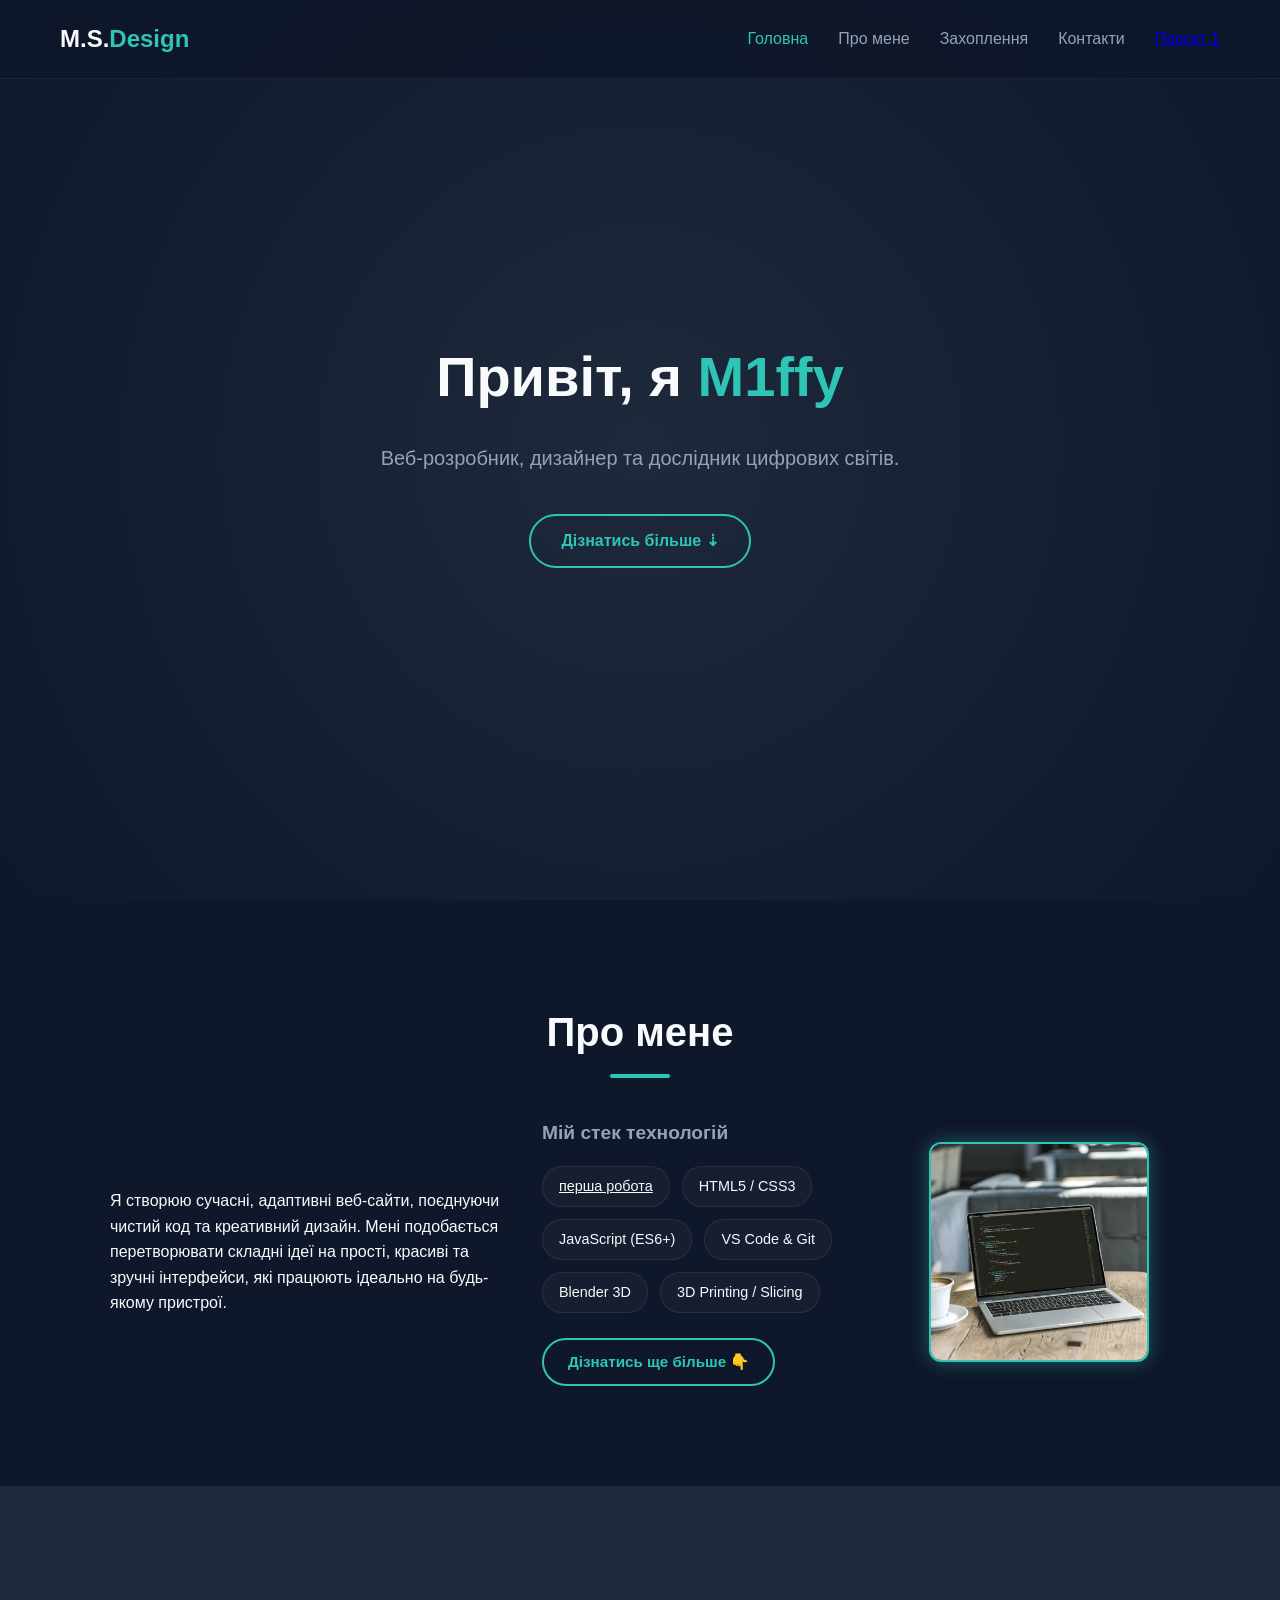
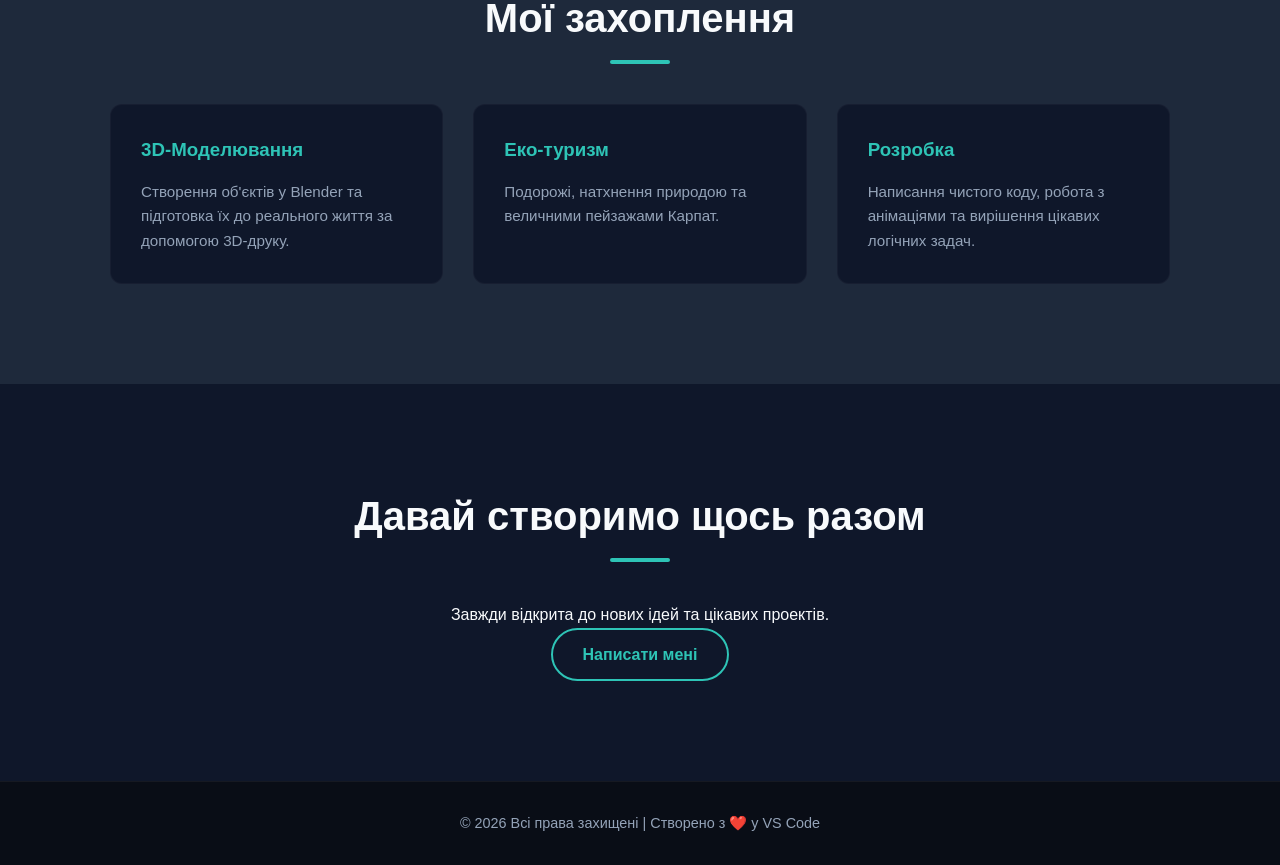
==== index.html @ 69de7365 "переробила 1 практичну" ====
<!DOCTYPE html>
<html lang="uk">

<head>
    <meta charset="UTF-8">
    <meta name="viewport" content="width=device-width, initial-scale=1.0">
    <title>Мій Персональний Сайт</title>
    <link rel="stylesheet" href="styles.css">
</head>

<body>

    <header>
        <nav class="navbar">
            <a href="#" class="logo">M.S.<span>Design</span></a>
            <ul class="nav-menu">
                <li><a href="#home" class="nav-link active">Головна</a></li>
                <li><a href="#about" class="nav-link">Про мене</a></li>
                <li><a href="#hobbies" class="nav-link">Захоплення</a></li>
                <li><a href="#contacts" class="nav-link">Контакти</a></li>
                <li><a href="projekt1/index.html">Проєкт 1</a></li>
            </ul>
            <div class="hamburger">
                <span class="bar"></span>
                <span class="bar"></span>
                <span class="bar"></span>
            </div>
        </nav>
    </header>

    <section id="home" class="hero">
        <div class="hero-content">
            <h1>Привіт, я <span class="highlight">M1ffy</span></h1>
            <p>Веб-розробник, дизайнер та дослідник цифрових світів.</p>
            <a href="#about" class="btn">Дізнатись більше ⇣ </a>
        </div>
    </section>

    <section id="about" class="section-padding">
        <div class="container">
            <h2>Про мене</h2>
            <div class="about-grid">

                <div class="about-box">
                    <p>Я створюю сучасні, адаптивні веб-сайти, поєднуючи чистий код та креативний дизайн. Мені
                        подобається перетворювати складні ідеї на прості, красиві та зручні інтерфейси, які працюють
                        ідеально на будь-якому пристрої.</p>
                </div>

                <div class="skills-wrapper">
                    <div class="skills-box">
                        <h3>Мій стек технологій</h3>

                        <a href="https://github.com/fili12121294-creator/M1ffy/tree/main/projekt1" class="skill-tag"
                            target="_blank">перша робота</a>
                        <div class="skill-tag">HTML5 / CSS3</div>
                        <div class="skill-tag">JavaScript (ES6+)</div>
                        <div class="skill-tag">VS Code & Git</div>
                        <div class="skill-tag">Blender 3D</div>
                        <div class="skill-tag">3D Printing / Slicing</div>
                    </div>
                    <a href="#hobbies" class="btn btn-more">Дізнатись ще більше 👇 </a>
                </div>

                <div class="about-img">

                    <img src="photo1.jpg.jpg" alt="M1ffy">
                </div>

            </div>
        </div>
    </section>

    <section id="hobbies" class="section-padding alternative-bg">
        <div class="container">
            <h2>Мої захоплення</h2>
            <div class="grid">
                <div class="card">
                    <h3>3D-Моделювання</h3>
                    <p>Створення об'єктів у Blender та підготовка їх до реального життя за допомогою 3D-друку.</p>
                </div>
                <div class="card">
                    <h3>Еко-туризм</h3>
                    <p>Подорожі, натхнення природою та величними пейзажами Карпат.</p>
                </div>
                <div class="card">
                    <h3>Розробка</h3>
                    <p>Написання чистого коду, робота з анімаціями та вирішення цікавих логічних задач.</p>
                </div>
            </div>
        </div>
    </section>

    <section id="contacts" class="section-padding">
        <div class="container text-center">
            <h2>Давай створимо щось разом</h2>
            <p>Завжди відкрита до нових ідей та цікавих проектів.</p>
            <a href="mailto:fili12121294@gmail.com" class="btn btn-glow">Написати мені</a>
        </div>
    </section>

    <footer>
        <p>&copy; 2026 Всі права захищені | Створено з ❤️ у VS Code</p>
    </footer>

    <script src="script.js"></script>
</body>

</html>
---- styles.css ----
* {
    margin: 0;
    padding: 0;
    box-sizing: border-box;
    font-family: 'Segoe UI', Tahoma, Geneva, Verdana, sans-serif;
    scroll-behavior: smooth;
}

:root {
    --primary-color: #2ec4b6;
    --bg-dark: #0f172a;       
    --bg-light: #1e293b;     
    --text-main: #f8fafc;     
    --text-muted: #94a3b8;    
    --accent-glow: rgba(46, 196, 182, 0.4);
}

body {
    background-color: var(--bg-dark);
    color: var(--text-main);
    line-height: 1.6;
}

.container {
    max-width: 1100px;
    margin: 0 auto;
    padding: 0 20px;
}

.section-padding {
    padding: 100px 0;
}

.alternative-bg {
    background-color: var(--bg-light);
}

.text-center {
    text-align: center;
}

h2 {
    font-size: 2.5rem;
    margin-bottom: 40px;
    text-align: center;
    position: relative;
}

h2::after {
    content: '';
    display: block;
    width: 60px;
    height: 4px;
    background-color: var(--primary-color);
    margin: 10px auto 0 auto;
    border-radius: 2px;
}

header {
    position: fixed;
    top: 0;
    left: 0;
    width: 100%;
    background-color: rgba(15, 23, 42, 0.9);
    backdrop-filter: blur(10px);
    z-index: 1000;
    border-bottom: 1px solid rgba(255, 255, 255, 0.05);
}

.navbar {
    display: flex;
    justify-content: space-between;
    align-items: center;
    max-width: 1200px;
    margin: 0 auto;
    padding: 20px;
}

.logo {
    font-size: 1.5rem;
    font-weight: 700;
    color: var(--text-main);
    text-decoration: none;
}

.logo span {
    color: var(--primary-color);
}

.nav-menu {
    display: flex;
    list-style: none;
    gap: 30px;
}

.nav-link {
    color: var(--text-muted);
    text-decoration: none;
    font-weight: 500;
    transition: color 0.3s ease;
}

.nav-link:hover, .nav-link.active {
    color: var(--primary-color);
}

.hamburger {
    display: none;
    cursor: pointer;
}

.bar {
    display: block;
    width: 25px;
    height: 3px;
    margin: 5px auto;
    transition: all 0.3s ease-in-out;
    background-color: var(--text-main);
}

.hero {
    height: 100vh;
    display: flex;
    align-items: center;
    justify-content: center;
    text-align: center;
    background: radial-gradient(circle at center, #1e293b 0%, #0f172a 100%);
    padding: 0 20px;
}

.hero-content h1 {
    font-size: 3.5rem;
    margin-bottom: 20px;
}

.highlight {
    color: var(--primary-color);
}

.hero-content p {
    font-size: 1.25rem;
    color: var(--text-muted);
    margin-bottom: 40px;
    max-width: 600px;
    margin-left: auto;
    margin-right: auto;
}

.btn {
    display: inline-block;
    padding: 12px 30px;
    background-color: transparent;
    color: var(--primary-color);
    border: 2px solid var(--primary-color);
    border-radius: 30px;
    text-decoration: none;
    font-weight: 600;
    transition: all 0.3s ease;
}

.btn:hover {
    background-color: var(--primary-color);
    color: var(--bg-dark);
    box-shadow: 0 0 20px var(--accent-glow);
}

.about-grid {
    display: grid;
    grid-template-columns: 1.2fr 1fr 0.8fr; 
    gap: 40px;
    align-items: center;
    max-width: 1100px;
    margin: 0 auto;
}

.skills-wrapper {
    display: flex;
    flex-direction: column;
    gap: 25px;
}

.skills-box {
    display: flex;
    flex-wrap: wrap;
    gap: 12px;
}

.skills-box h3 {
    width: 100%;
    margin-bottom: 5px;
    font-size: 1.2rem;
    color: var(--text-muted);
}

.skill-tag {
    background: rgba(255, 255, 255, 0.03);
    border: 1px solid rgba(255, 255, 255, 0.08);
    padding: 8px 16px;
    border-radius: 20px;
    font-size: 0.9rem;
    font-weight: 500;
    color: var(--text-main);
    transition: all 0.3s ease;
    cursor: default;
}

.skill-tag:hover {
    border-color: var(--primary-color);
    color: var(--primary-color);
    box-shadow: 0 0 15px rgba(46, 196, 182, 0.2);
    transform: translateY(-2px);
}

.btn-more {
    align-self: flex-start;
    padding: 10px 24px;
    font-size: 0.95rem;
}

.about-img {
    display: flex;
    justify-content: center;
}

.about-img img {
    width: 100%;
    max-width: 220px;
    height: 220px;
    object-fit: cover; 
    border-radius: 12px;
    border: 2px solid var(--primary-color);
    box-shadow: 0 0 20px var(--accent-glow); 
    transition: transform 0.3s ease, box-shadow 0.3s ease;
}

.about-img img:hover {
    transform: scale(1.03);
    box-shadow: 0 0 30px rgba(46, 196, 182, 0.6);
}

.grid {
    display: grid;
    grid-template-columns: repeat(auto-fit, minmax(280px, 1fr));
    gap: 30px;
    justify-content: center;
}

.card {
    background-color: var(--bg-dark);
    padding: 30px;
    border-radius: 12px;
    transition: transform 0.3s ease, box-shadow 0.3s ease;
    border: 1px solid rgba(255, 255, 255, 0.03);
}

.card h3 {
    margin-bottom: 15px;
    color: var(--primary-color);
}

.card p {
    color: var(--text-muted);
    font-size: 0.95rem;
}

.card:hover {
    transform: translateY(-5px);
    box-shadow: 0 10px 20px rgba(0, 0, 0, 0.3);
}

footer {
    text-align: center;
    padding: 30px;
    background-color: #090d16;
    color: var(--text-muted);
    font-size: 0.9rem;
    border-top: 1px solid rgba(255, 255, 255, 0.05);
}

@media (max-width: 992px) {
    .about-grid {
        grid-template-columns: 1fr 1fr; 
    }
    .about-img {
        grid-column: span 2;
    }
}

@media (max-width: 768px) {
    .hamburger {
        display: block;
    }

    .hamburger.active .bar:nth-child(2) { opacity: 0; }
    .hamburger.active .bar:nth-child(1) { transform: translateY(8px) rotate(45deg); }
    .hamburger.active .bar:nth-child(3) { transform: translateY(-8px) rotate(-45deg); }

    .nav-menu {
        position: fixed;
        left: -100%;
        top: 70px;
        flex-direction: column;
        background-color: var(--bg-dark);
        width: 100%;
        border-bottom: 1px solid rgba(255, 255, 255, 0.05);
        text-align: center;
        transition: 0.3s;
        box-shadow: 0 10px 20px rgba(0,0,0,0.3);
        gap: 0;
    }

    .nav-item { margin: 16px 0; }
    .nav-menu.active { left: 0; }
    
    .nav-link {
        display: block;
        padding: 20px;
    }

    .hero-content h1 { font-size: 2.5rem; }

    .about-grid {
        grid-template-columns: 1fr; 
    }
    .about-img {
        grid-column: span 1;
    }
}
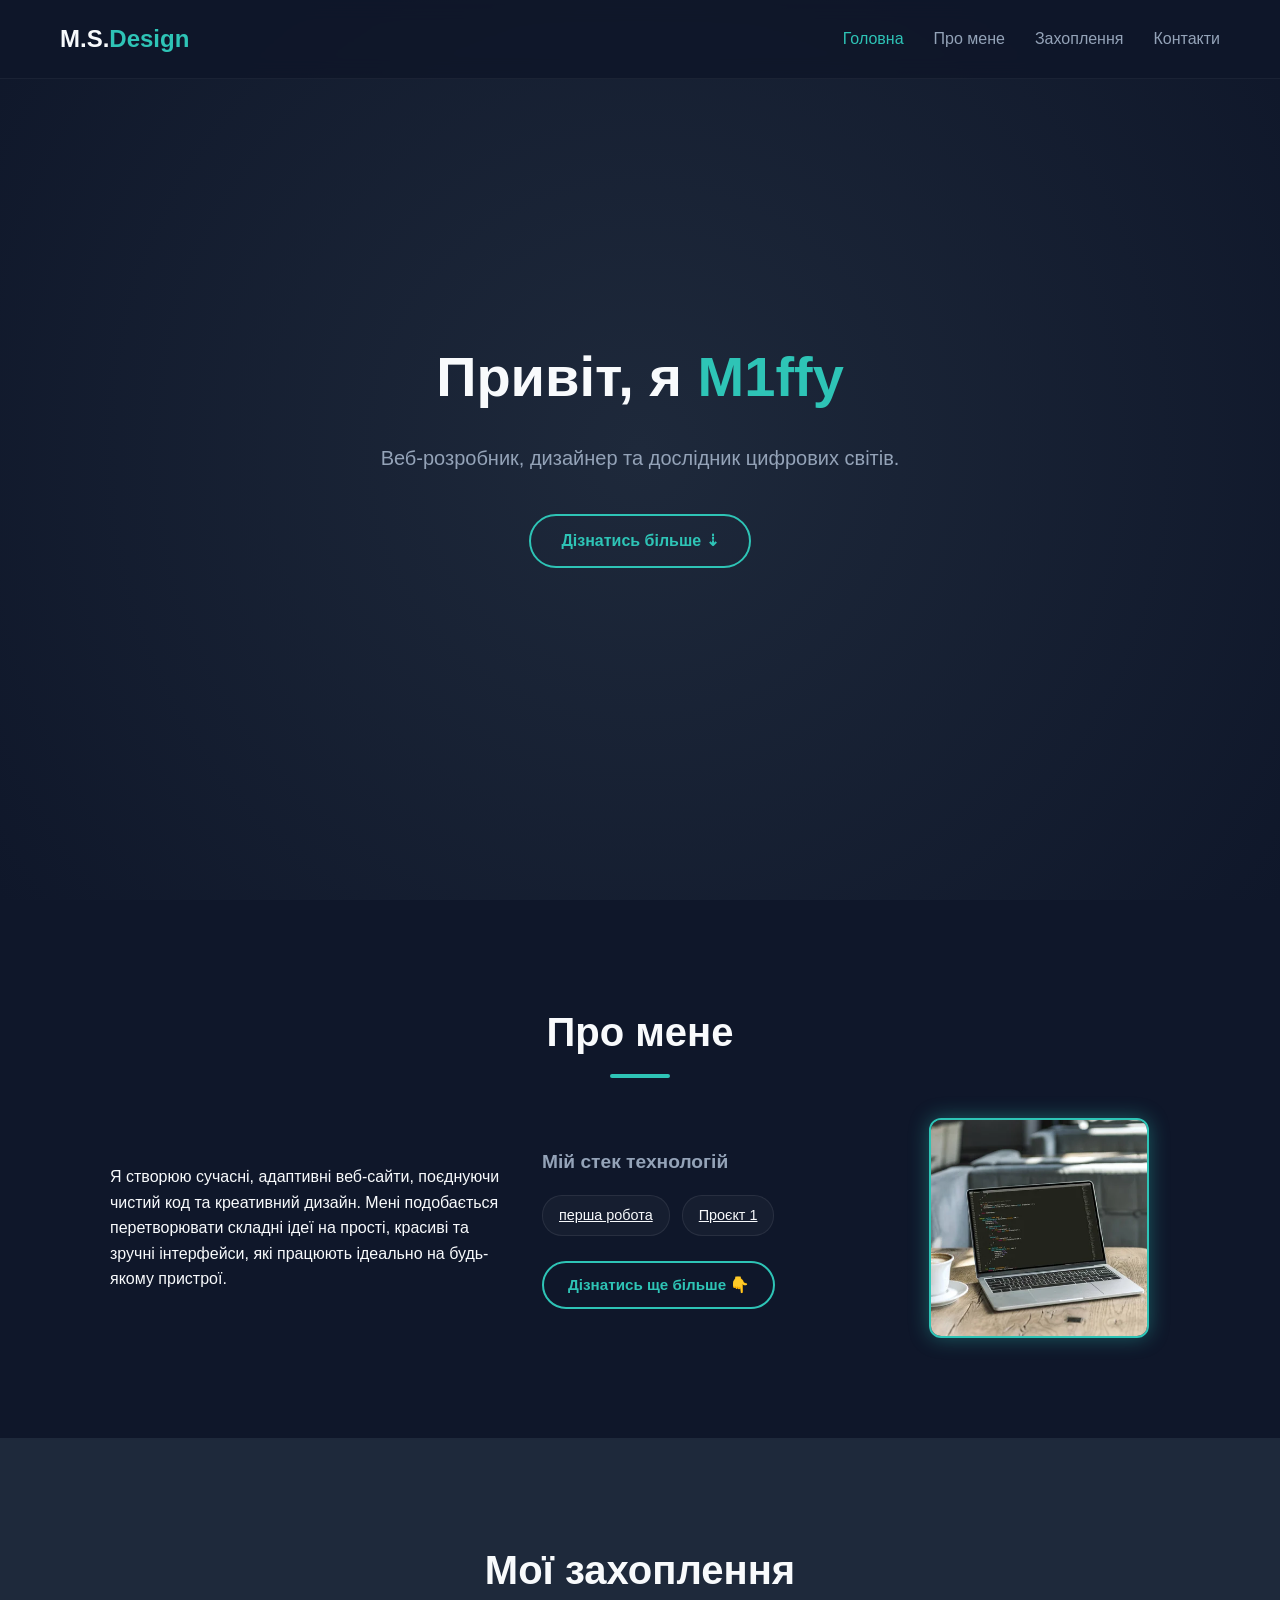
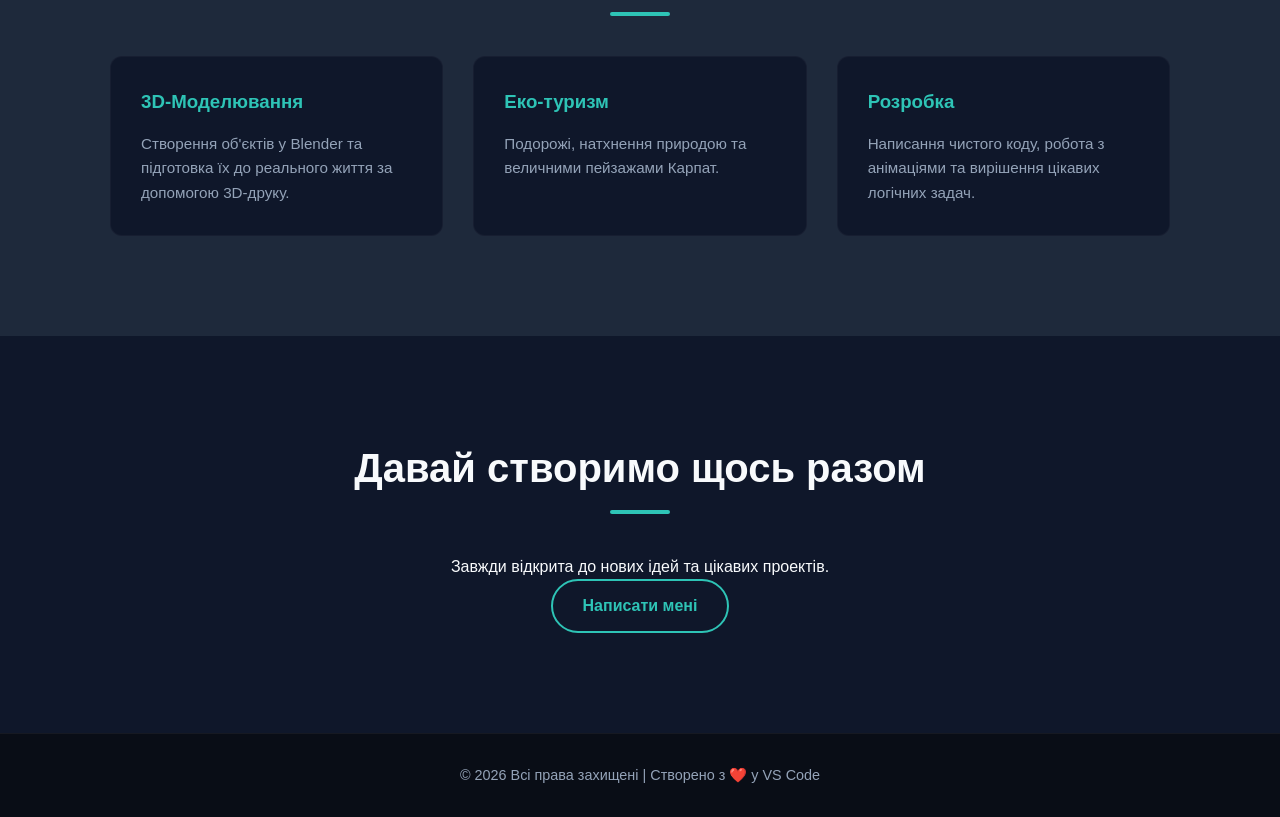
==== commit 919c5900: "1 переробила" ====
--- a/index.html
+++ b/index.html
@@ -18,7 +18,6 @@
                 <li><a href="#about" class="nav-link">Про мене</a></li>
                 <li><a href="#hobbies" class="nav-link">Захоплення</a></li>
                 <li><a href="#contacts" class="nav-link">Контакти</a></li>
-                <li><a href="projekt1/index.html">Проєкт 1</a></li>
             </ul>
             <div class="hamburger">
                 <span class="bar"></span>
@@ -52,12 +51,8 @@
                         <h3>Мій стек технологій</h3>
 
                         <a href="https://github.com/fili12121294-creator/M1ffy/tree/main/projekt1" class="skill-tag"
-                            target="_blank">перша робота</a>
-                        <div class="skill-tag">HTML5 / CSS3</div>
-                        <div class="skill-tag">JavaScript (ES6+)</div>
-                        <div class="skill-tag">VS Code & Git</div>
-                        <div class="skill-tag">Blender 3D</div>
-                        <div class="skill-tag">3D Printing / Slicing</div>
+                        target="_blank">перша робота</a>
+                        <a href="projekt1/index.html" class="skill-tag">Проєкт 1</a>
                     </div>
                     <a href="#hobbies" class="btn btn-more">Дізнатись ще більше 👇 </a>
                 </div>
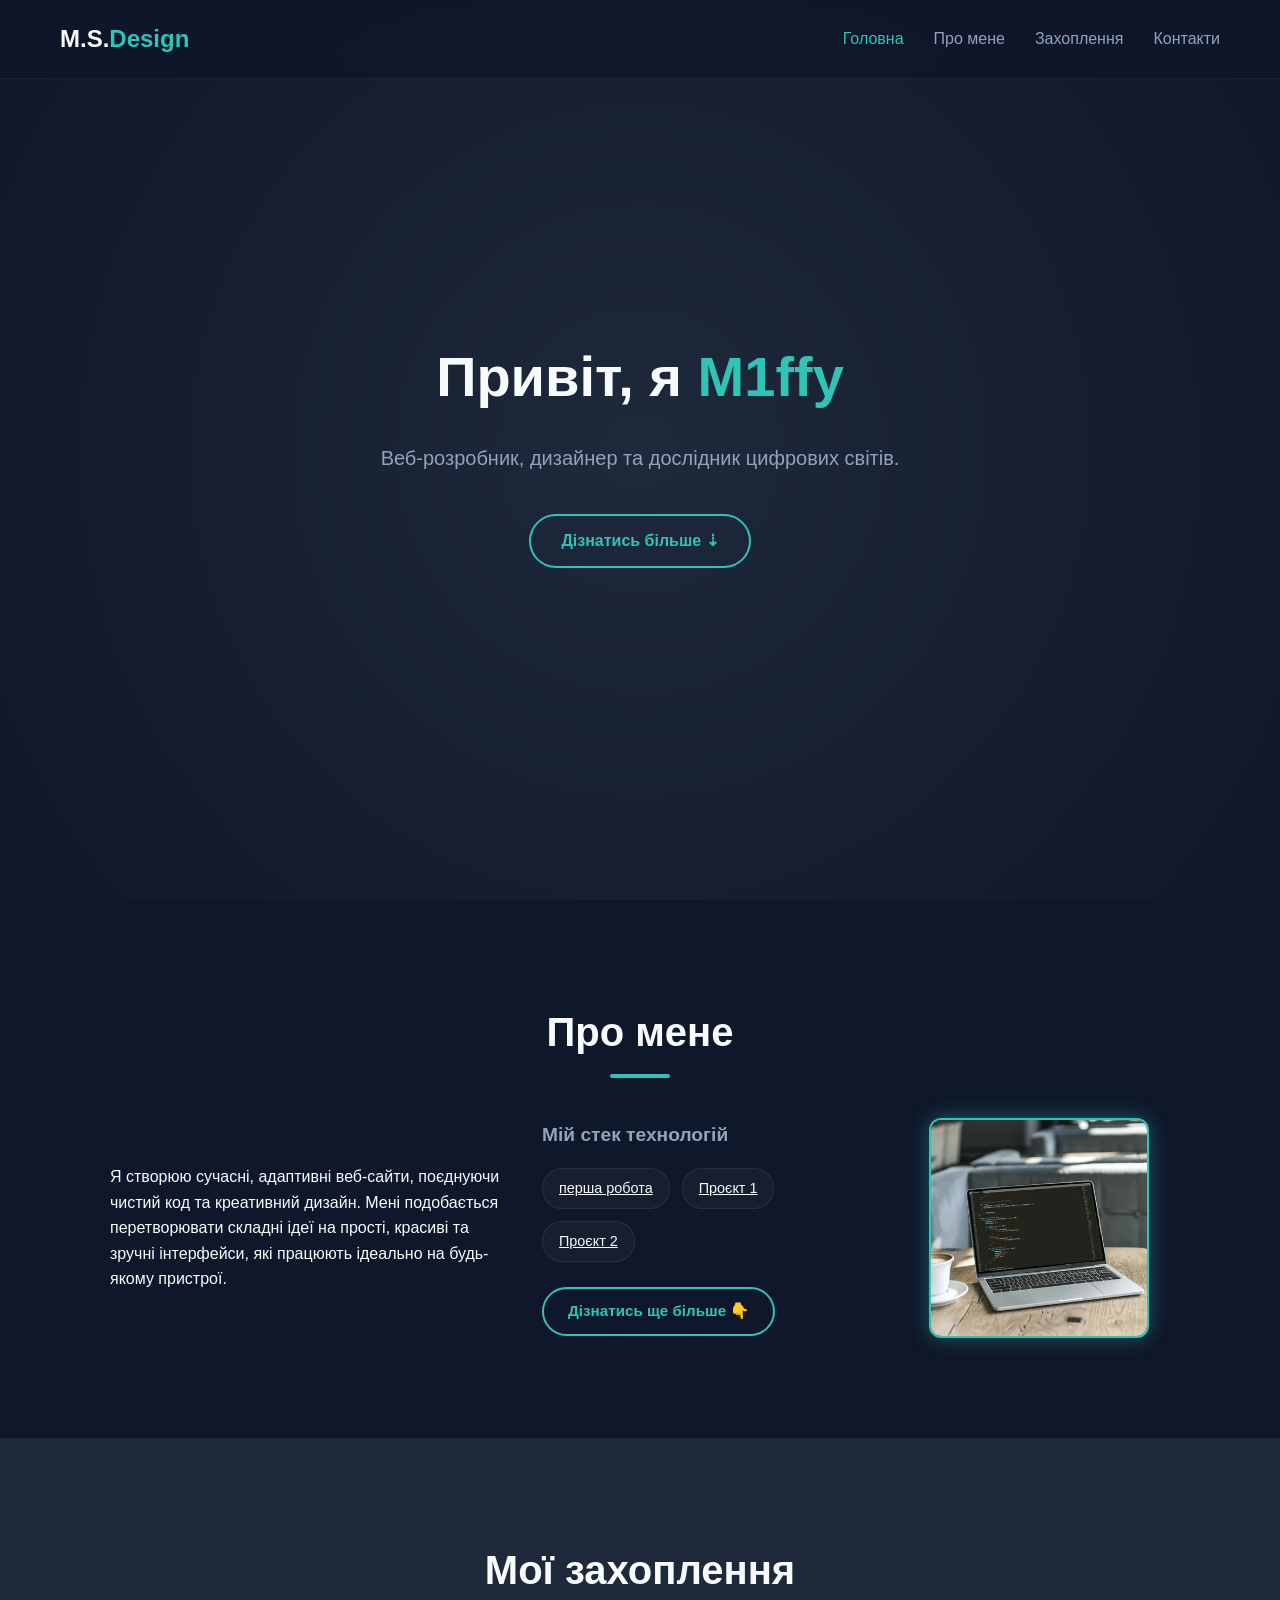
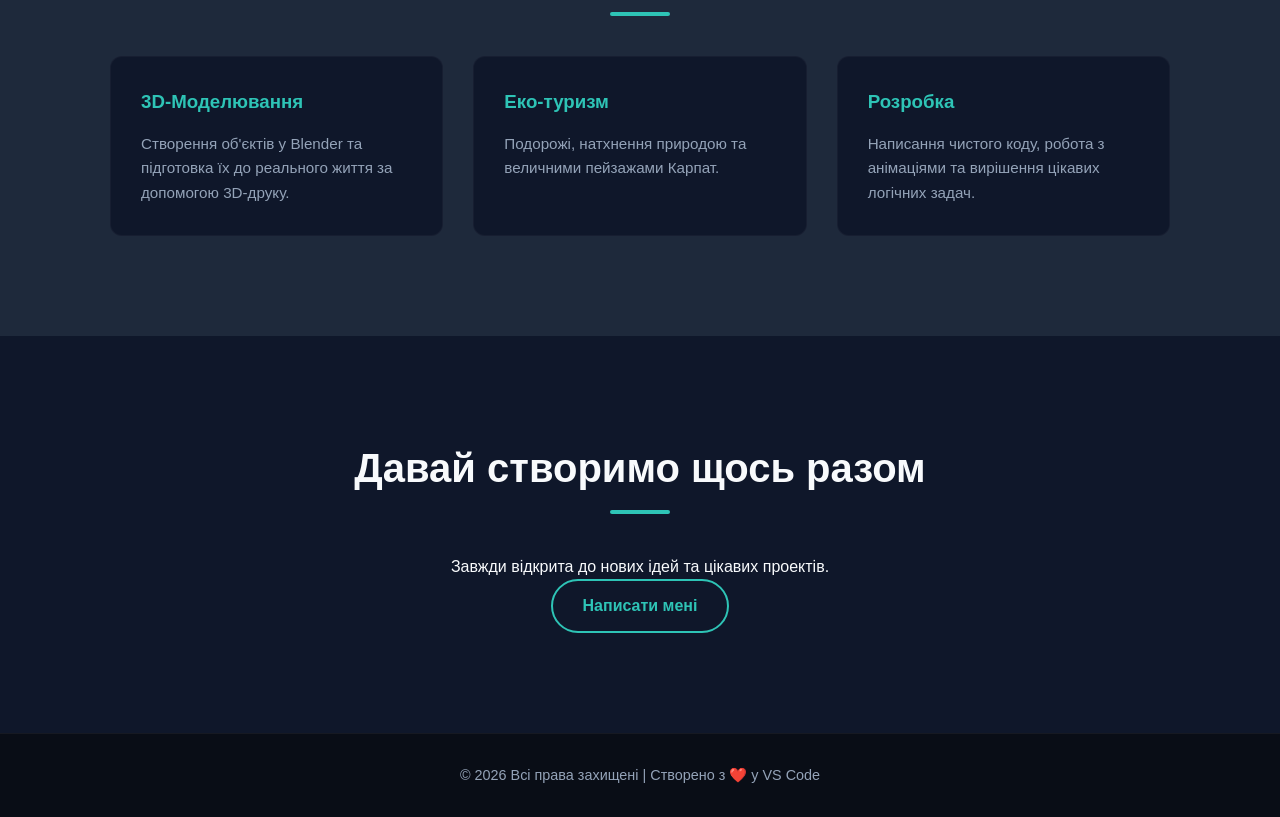
==== commit d3c18306: "зробила практичну 2" ====
--- a/index.html
+++ b/index.html
@@ -53,6 +53,7 @@
                         <a href="https://github.com/fili12121294-creator/M1ffy/tree/main/projekt1" class="skill-tag"
                         target="_blank">перша робота</a>
                         <a href="projekt1/index.html" class="skill-tag">Проєкт 1</a>
+                        <a href="projekt2/index.html" class="skill-tag">Проєкт 2</a>
                     </div>
                     <a href="#hobbies" class="btn btn-more">Дізнатись ще більше 👇 </a>
                 </div>
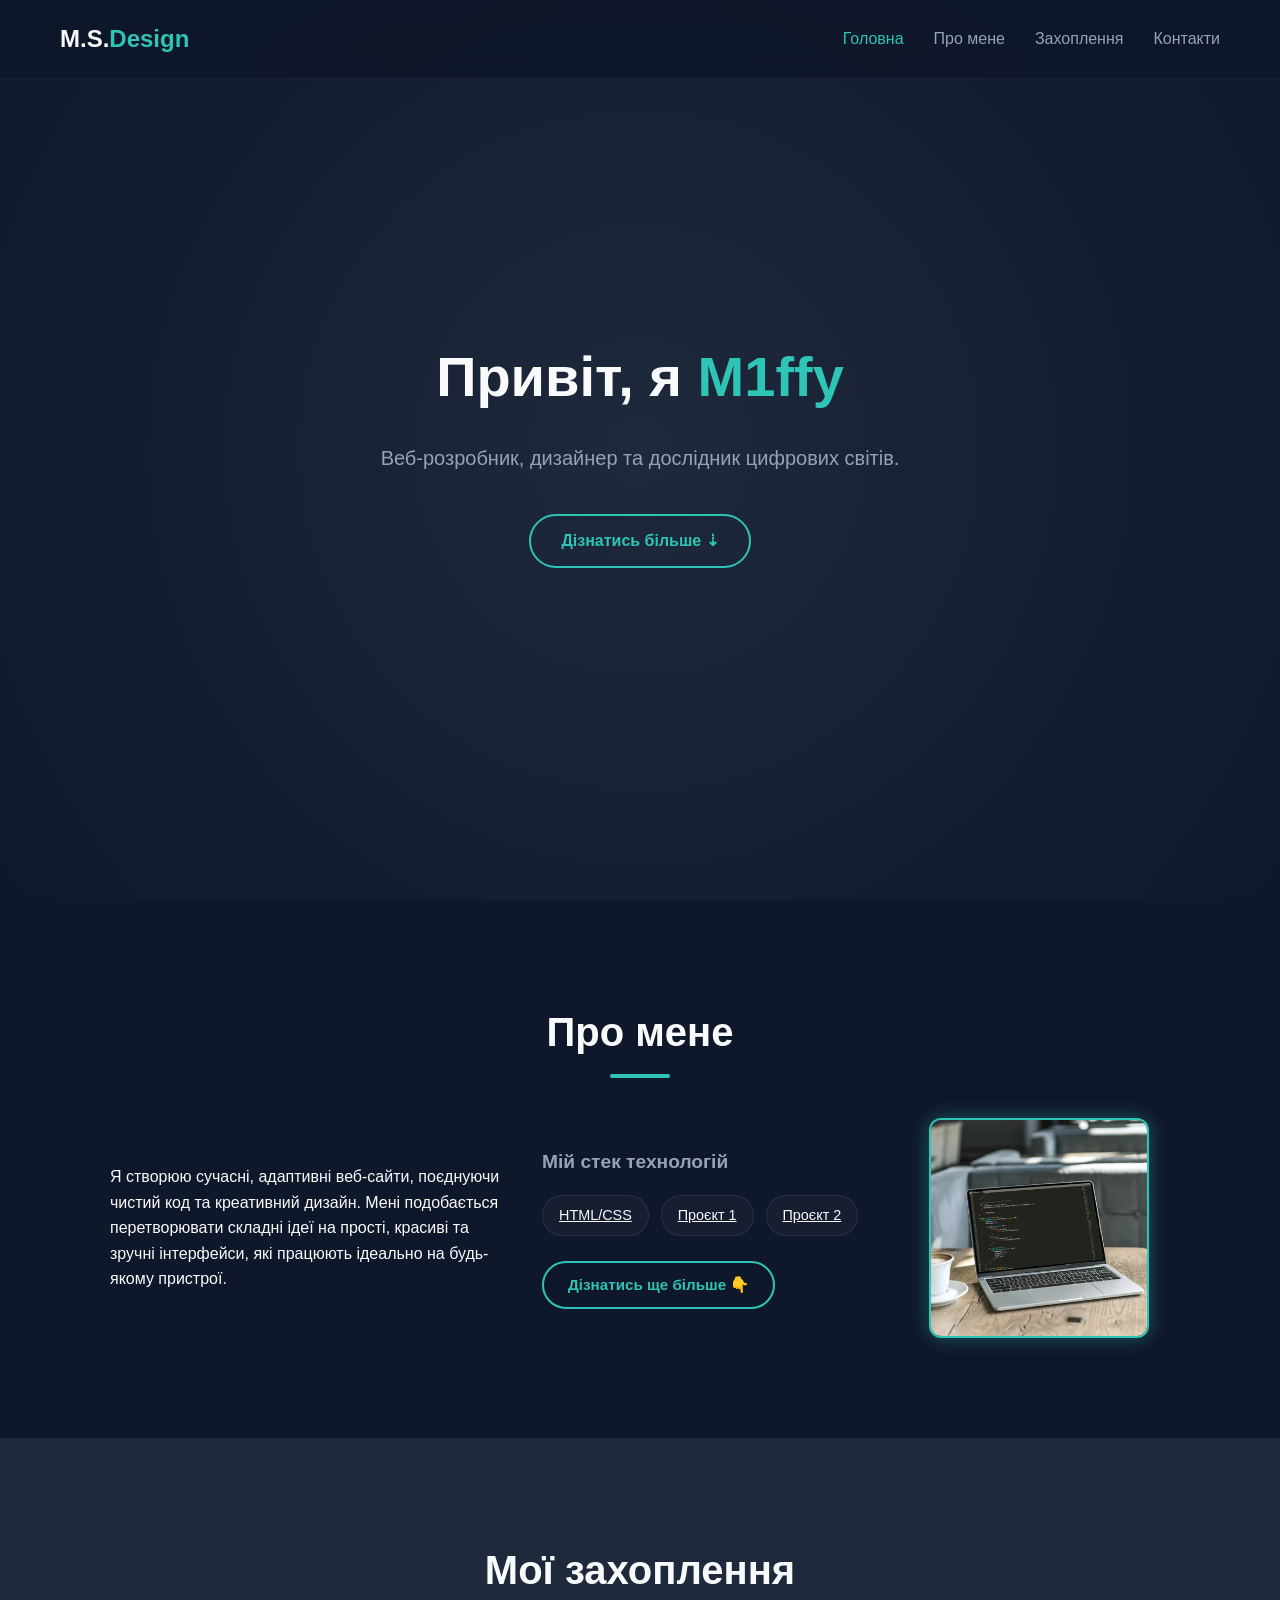
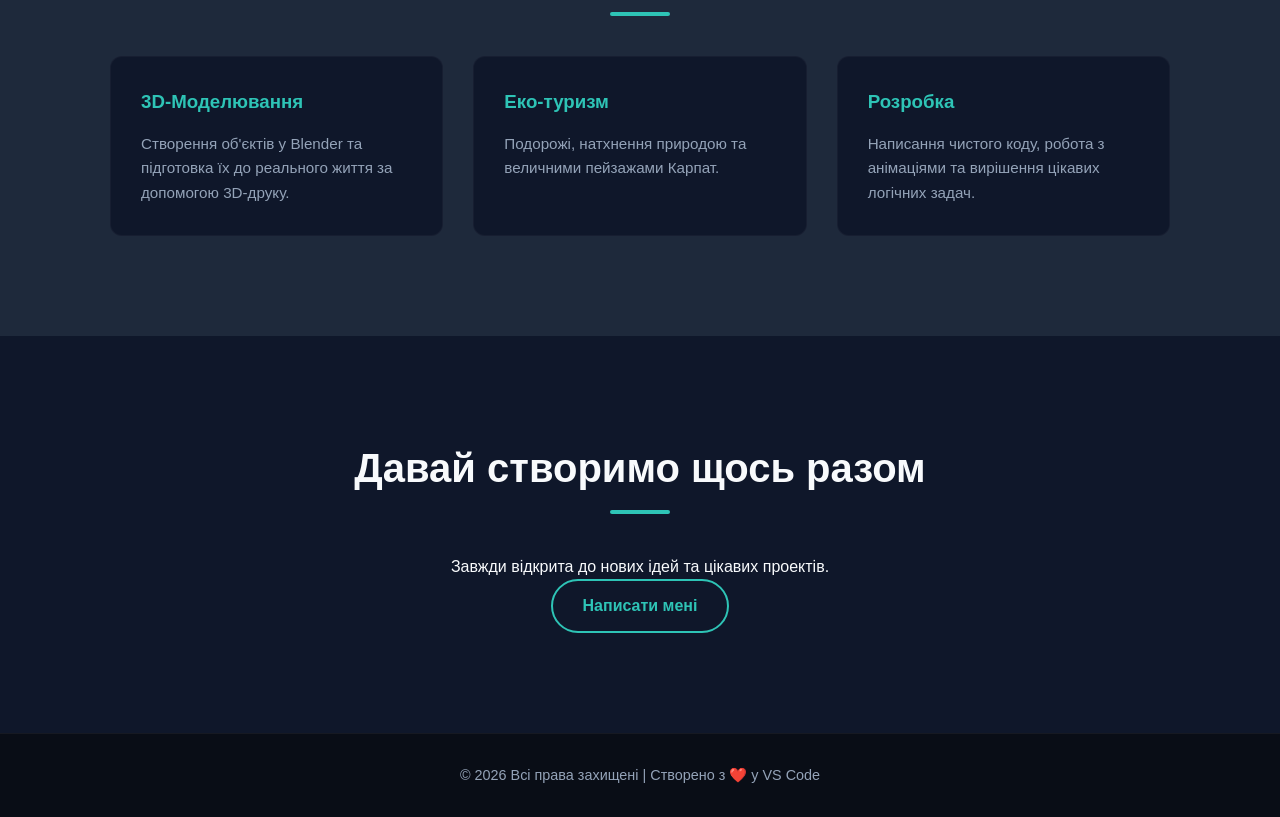
==== commit 088f065b: "переробила помилку" ====
--- a/index.html
+++ b/index.html
@@ -50,8 +50,8 @@
                     <div class="skills-box">
                         <h3>Мій стек технологій</h3>
 
-                        <a href="https://github.com/fili12121294-creator/M1ffy/tree/main/projekt1" class="skill-tag"
-                        target="_blank">перша робота</a>
+                        <a href="#" class="skill-tag"
+                        target="_blank">HTML/CSS</a>
                         <a href="projekt1/index.html" class="skill-tag">Проєкт 1</a>
                         <a href="projekt2/index.html" class="skill-tag">Проєкт 2</a>
                     </div>
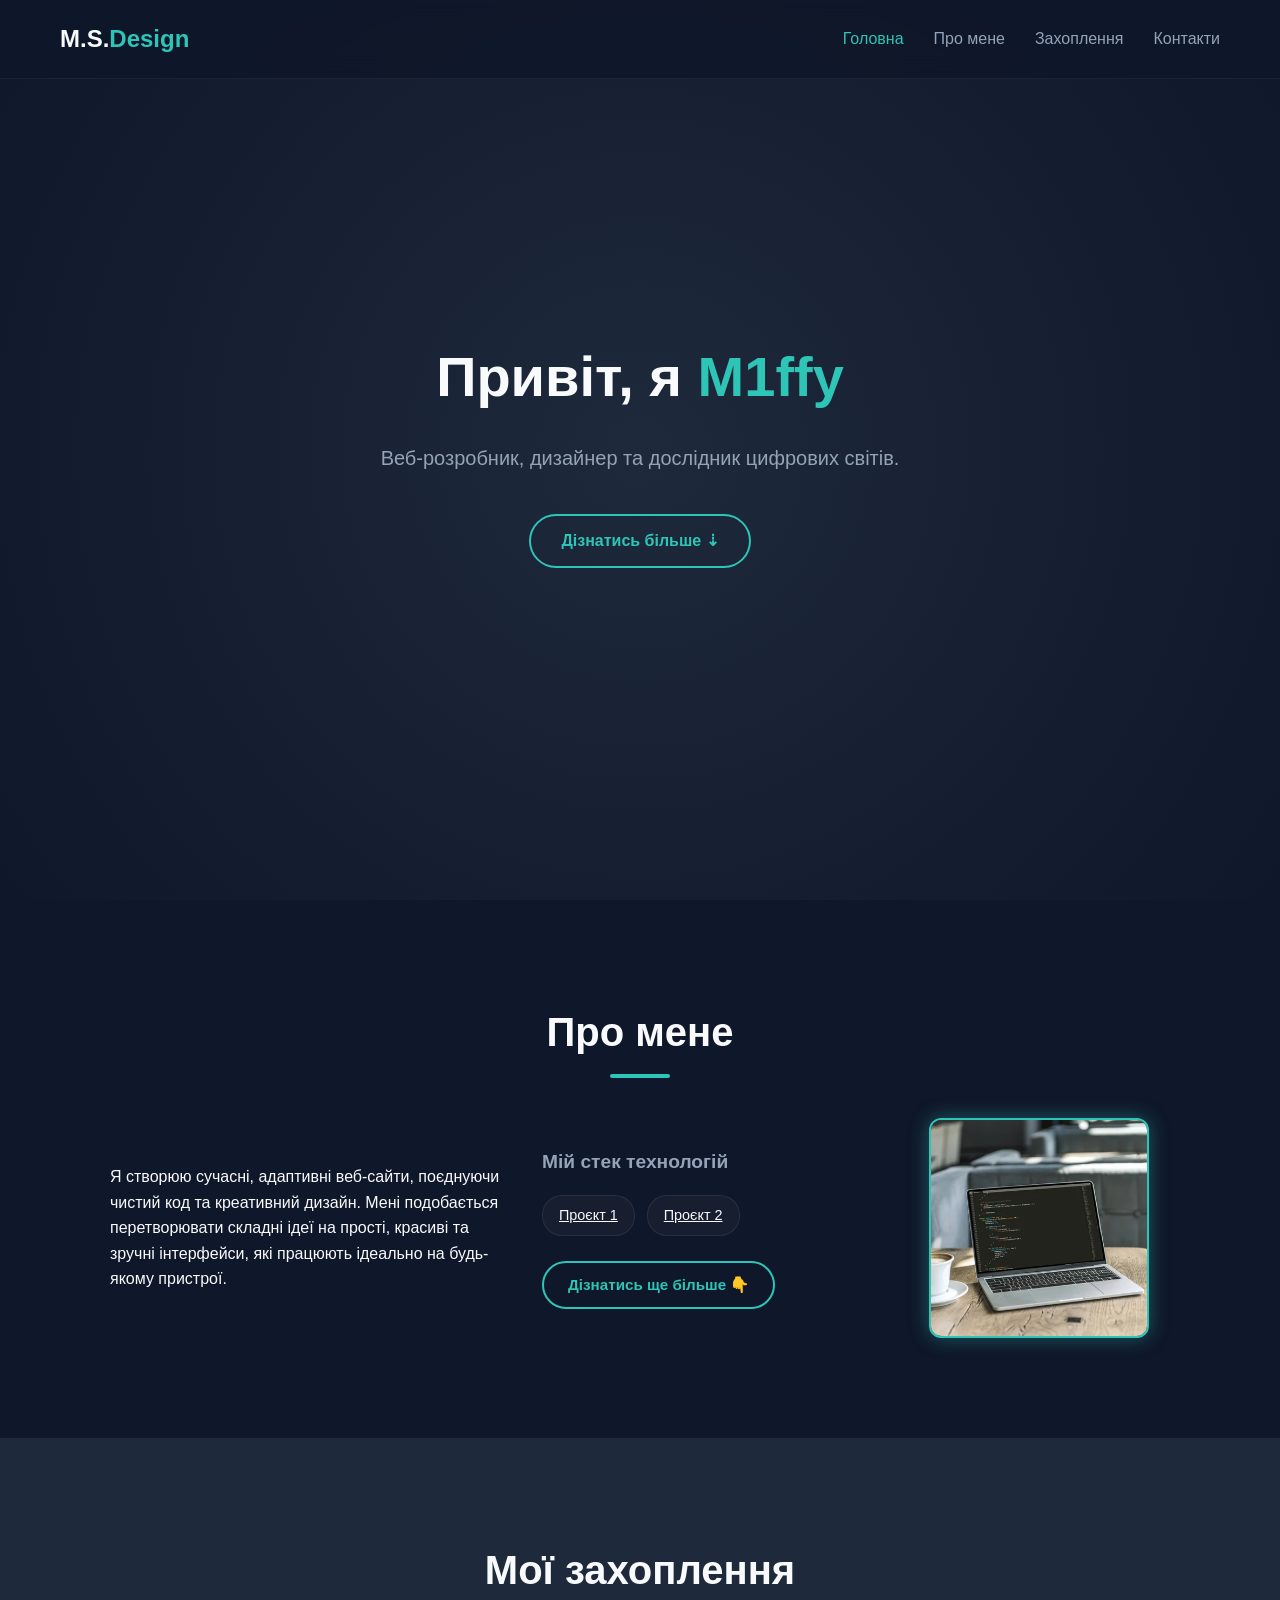
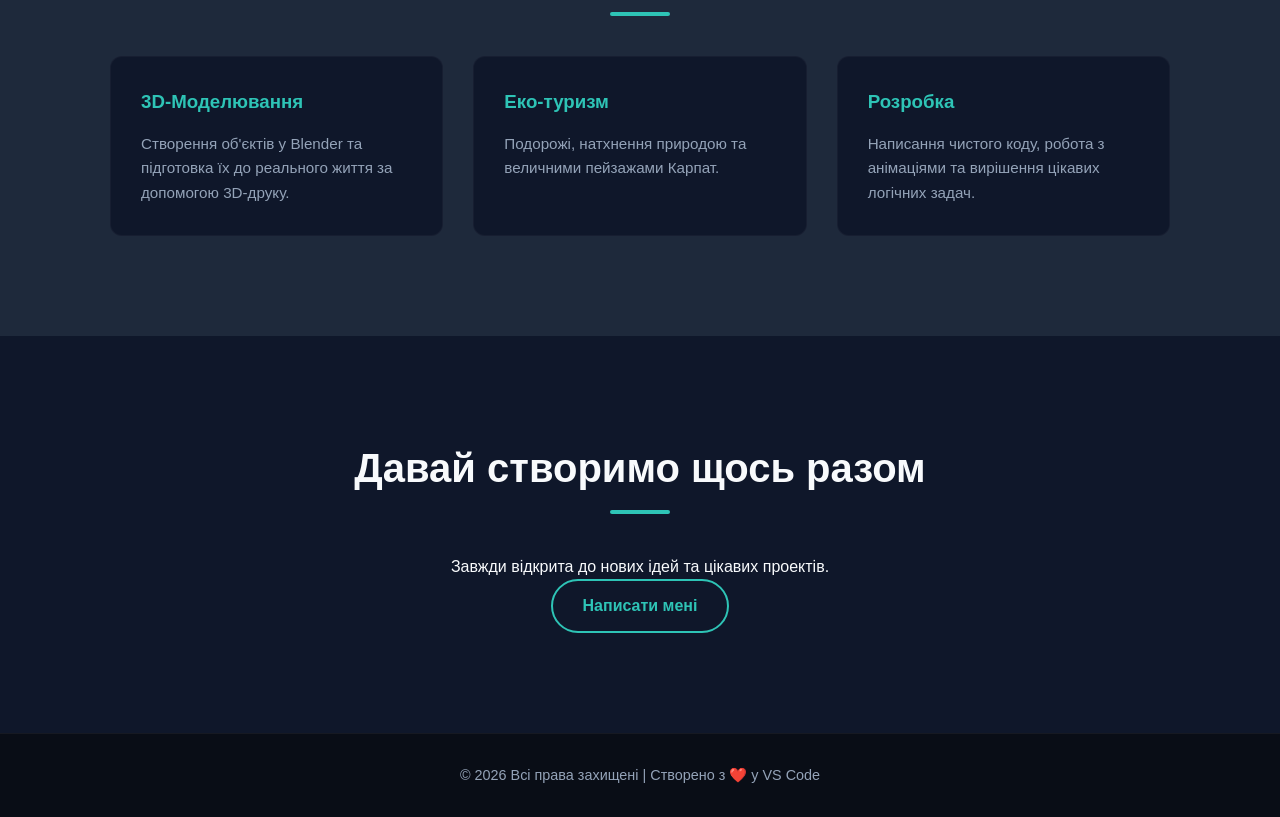
==== commit b9b074b0: "переробила помилку" ====
--- a/index.html
+++ b/index.html
@@ -50,8 +50,6 @@
                     <div class="skills-box">
                         <h3>Мій стек технологій</h3>
 
-                        <a href="#" class="skill-tag"
-                        target="_blank">HTML/CSS</a>
                         <a href="projekt1/index.html" class="skill-tag">Проєкт 1</a>
                         <a href="projekt2/index.html" class="skill-tag">Проєкт 2</a>
                     </div>
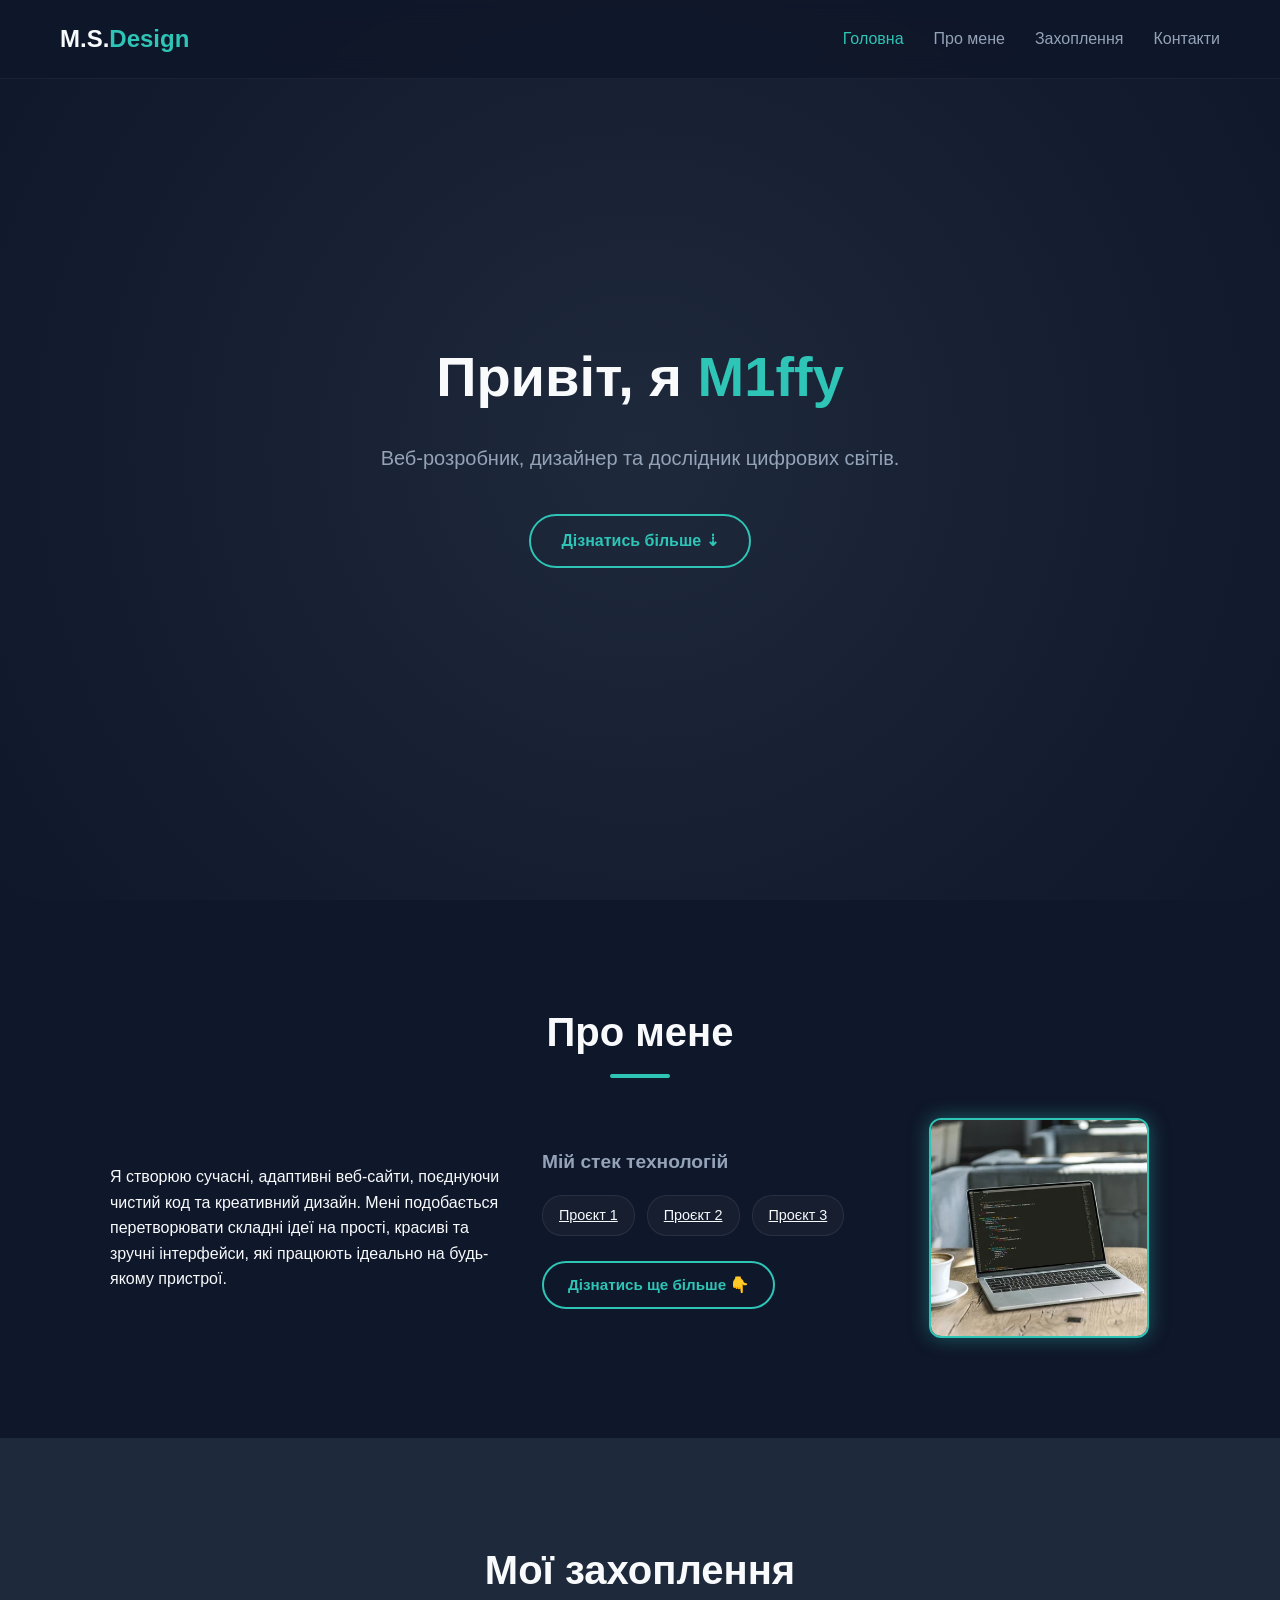
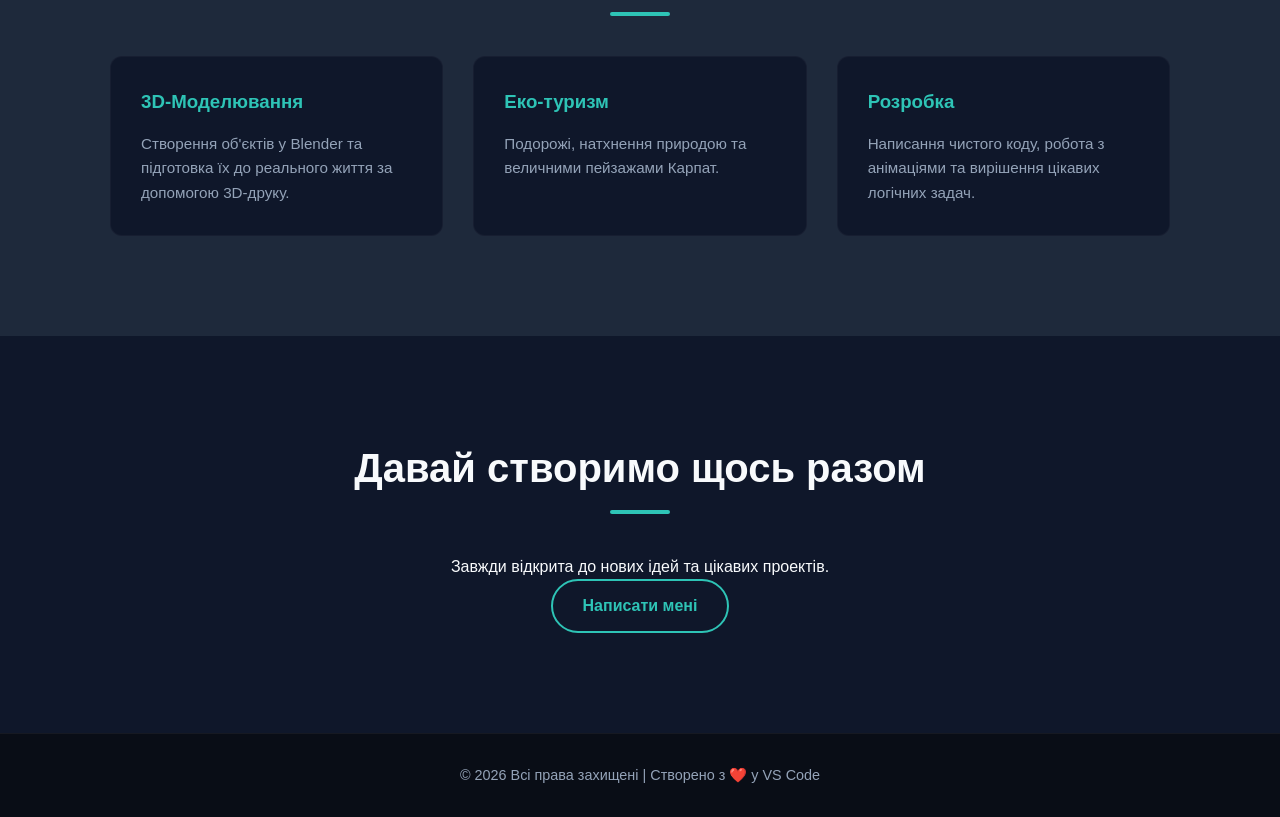
==== commit 8ed83964: "зробила 3 практичну" ====
--- a/index.html
+++ b/index.html
@@ -52,6 +52,7 @@
 
                         <a href="projekt1/index.html" class="skill-tag">Проєкт 1</a>
                         <a href="projekt2/index.html" class="skill-tag">Проєкт 2</a>
+                         <a href="projekt3/index.html" class="skill-tag">Проєкт 3</a>
                     </div>
                     <a href="#hobbies" class="btn btn-more">Дізнатись ще більше 👇 </a>
                 </div>
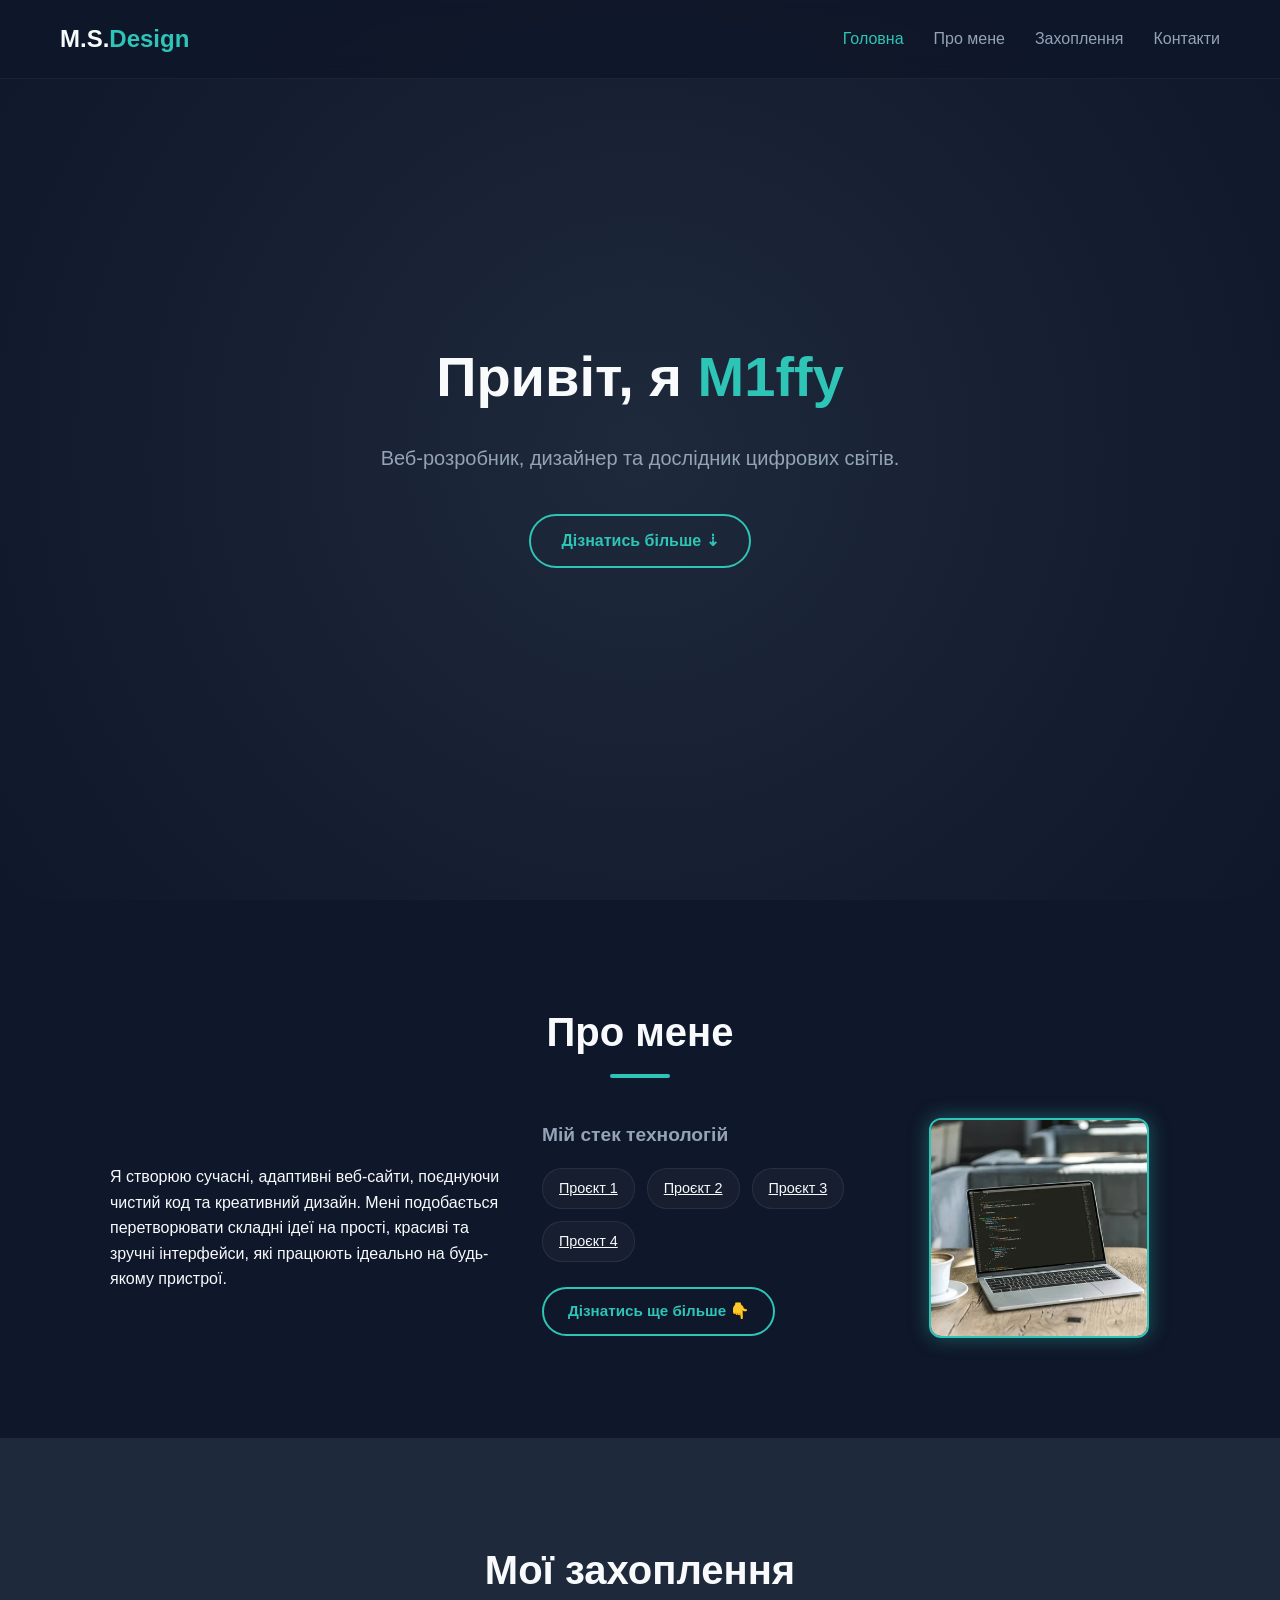
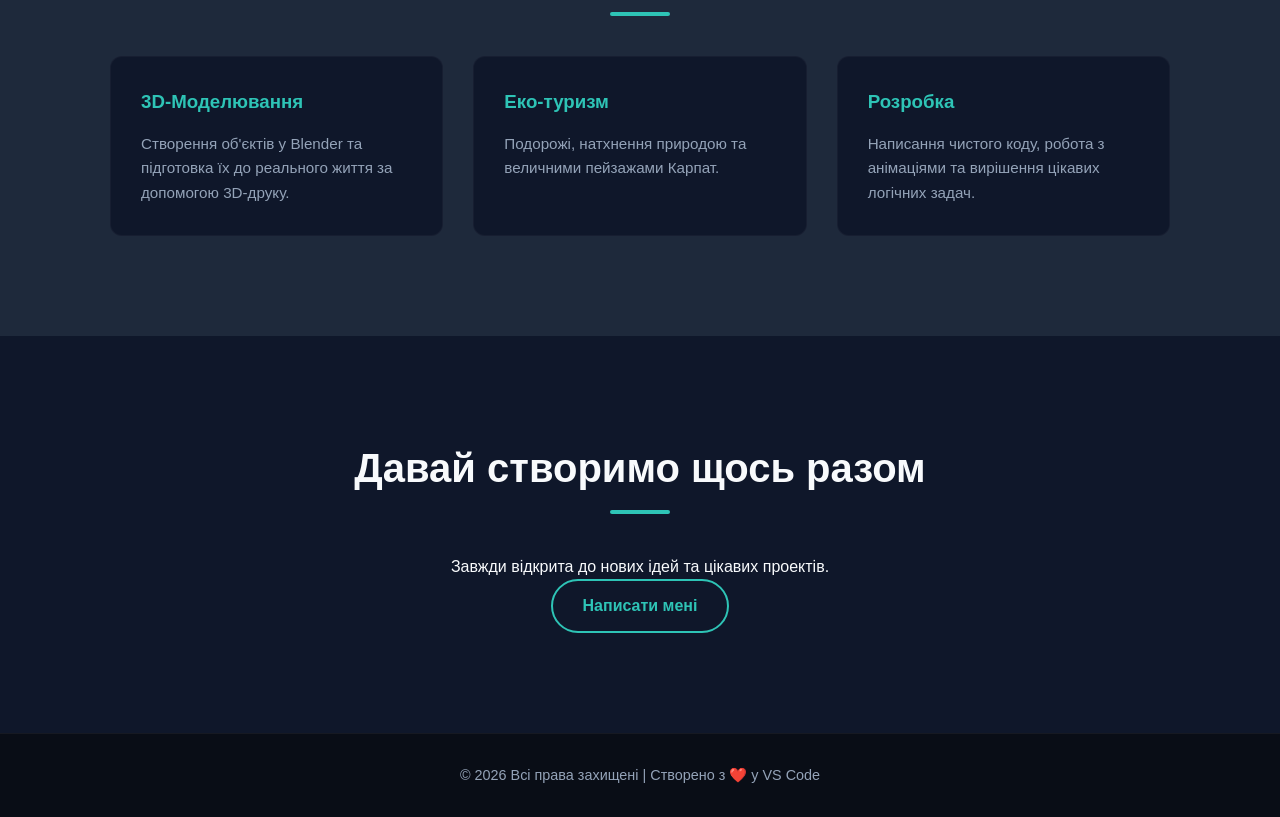
==== commit 61f945a8: "зробила 4 практичну" ====
--- a/index.html
+++ b/index.html
@@ -52,7 +52,8 @@
 
                         <a href="projekt1/index.html" class="skill-tag">Проєкт 1</a>
                         <a href="projekt2/index.html" class="skill-tag">Проєкт 2</a>
-                         <a href="projekt3/index.html" class="skill-tag">Проєкт 3</a>
+                        <a href="projekt3/index.html" class="skill-tag">Проєкт 3</a>
+                        <a href="projekt4/index.html" class="skill-tag">Проєкт 4</a>
                     </div>
                     <a href="#hobbies" class="btn btn-more">Дізнатись ще більше 👇 </a>
                 </div>
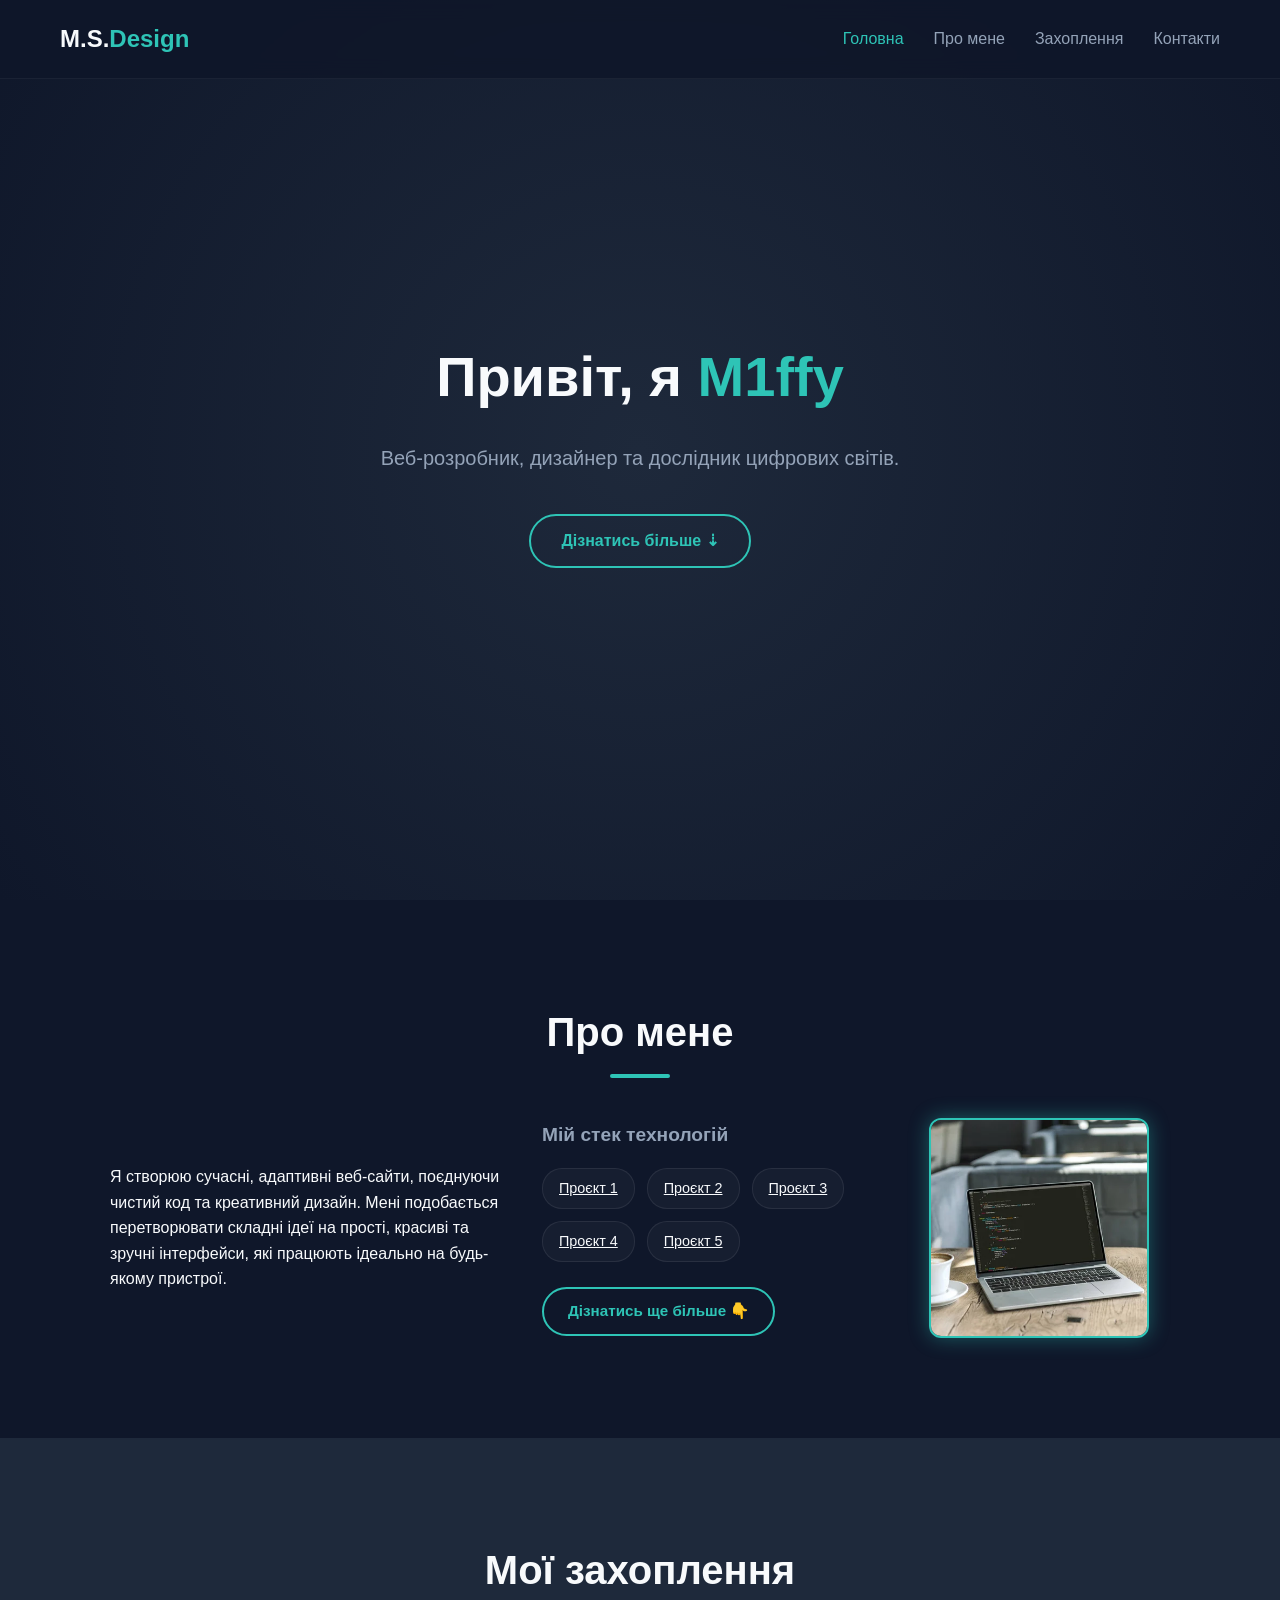
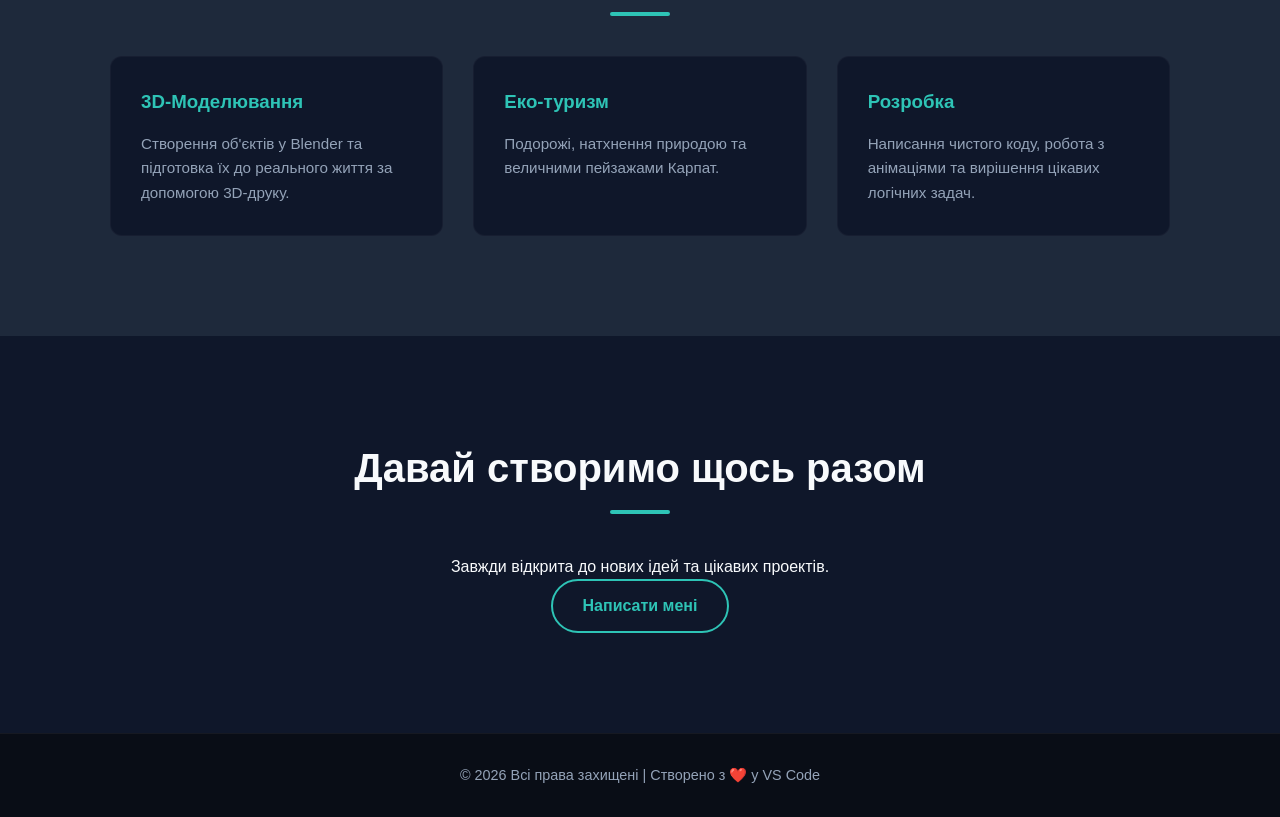
==== commit 5527d505: "зробила першу роботу в python" ====
--- a/index.html
+++ b/index.html
@@ -54,6 +54,7 @@
                         <a href="projekt2/index.html" class="skill-tag">Проєкт 2</a>
                         <a href="projekt3/index.html" class="skill-tag">Проєкт 3</a>
                         <a href="projekt4/index.html" class="skill-tag">Проєкт 4</a>
+                        <a href="projekt5/index.html" class="skill-tag">Проєкт 5</a>
                     </div>
                     <a href="#hobbies" class="btn btn-more">Дізнатись ще більше 👇 </a>
                 </div>
